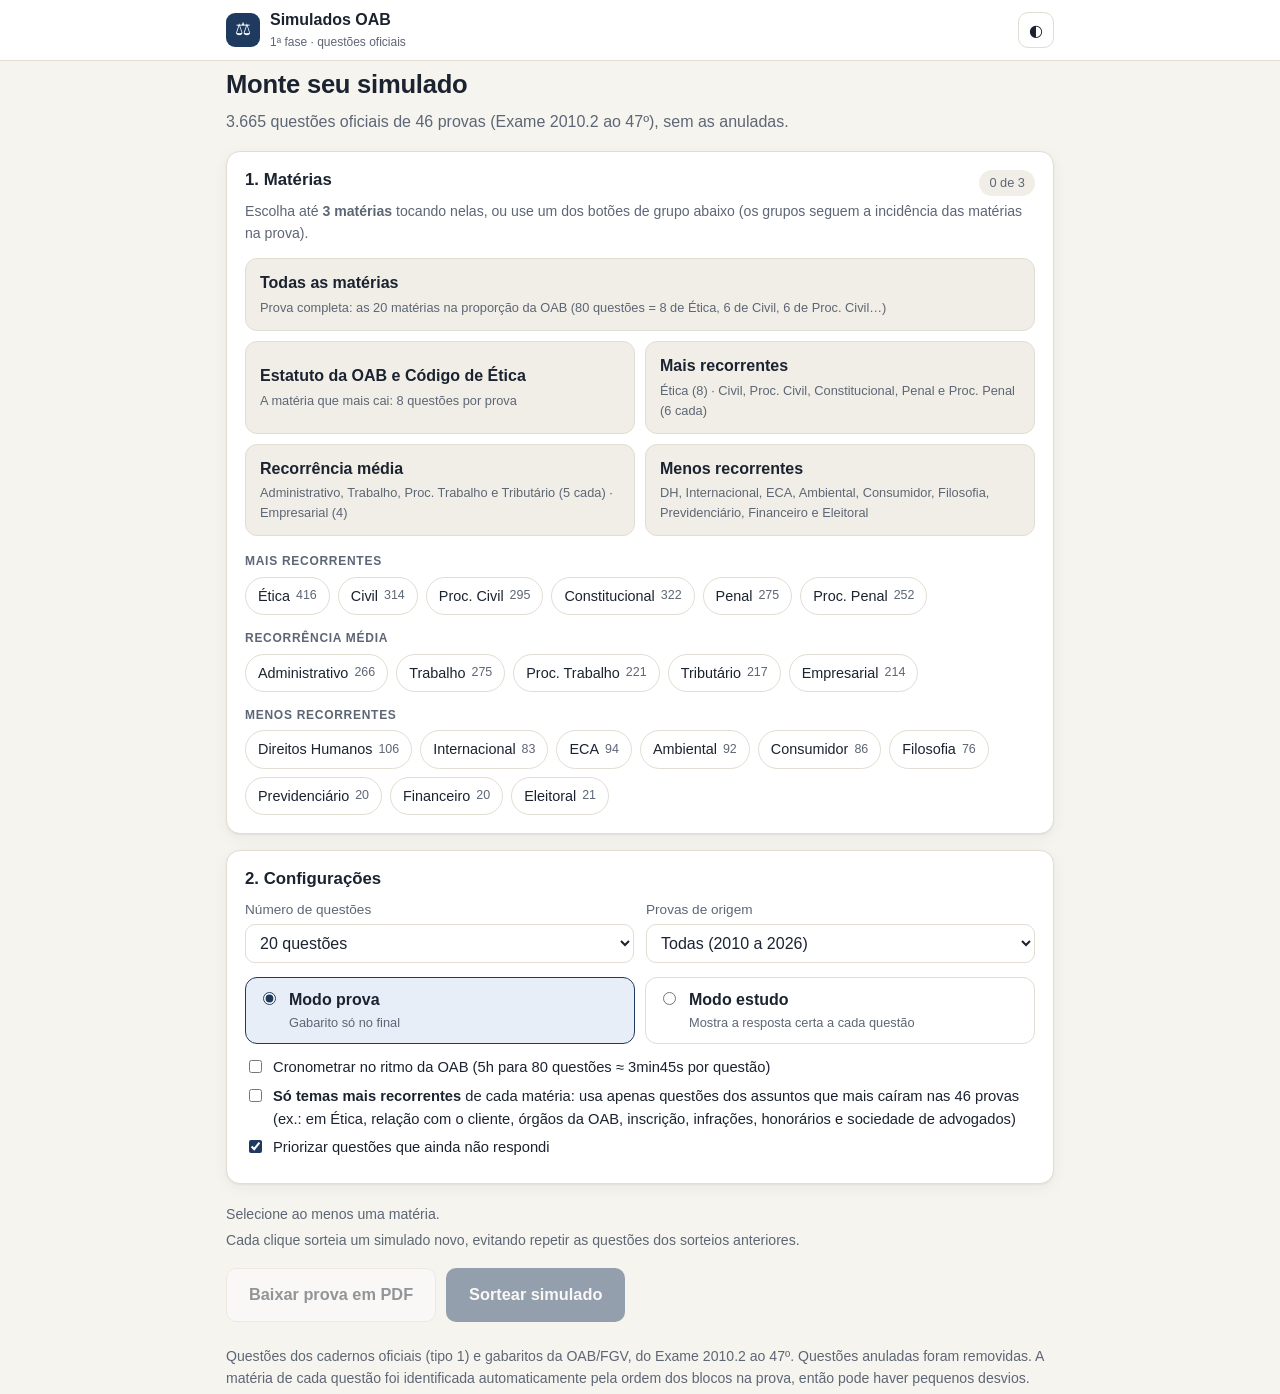
==== index.html @ d58c86a1 "Prova completa, temas mais recorrentes, sorteio sem repetição e PDF - Botão "Todas as matérias" (80 " ====
<!doctype html>
<html lang="pt-BR">
<head>
<meta charset="utf-8">
<meta name="viewport" content="width=device-width, initial-scale=1">
<title>Simulados OAB</title>
<meta name="description" content="Simulador da 1ª fase da OAB com questões oficiais de 46 provas, filtradas por matéria.">
<link rel="icon" href="data:image/svg+xml,%3Csvg xmlns='http://www.w3.org/2000/svg' viewBox='0 0 32 32'%3E%3Crect width='32' height='32' rx='7' fill='%231f3a5f'/%3E%3Cpath d='M16 6v20M9 11h14M9 11l-3 7h6zM23 11l-3 7h6z' stroke='%23f2c14e' stroke-width='2' fill='none' stroke-linejoin='round'/%3E%3C/svg%3E">
<link rel="stylesheet" href="style.css">
</head>
<body>
<header class="top">
  <div class="wrap top-in">
    <button class="brand" id="homeBtn" type="button" aria-label="Voltar ao início">
      <span class="logo" aria-hidden="true">⚖</span>
      <span><strong>Simulados OAB</strong><small id="tagline">1ª fase · questões oficiais</small></span>
    </button>
    <div class="top-actions">
      <span id="timer" class="timer" hidden></span>
      <button id="themeBtn" class="icon-btn" type="button" aria-label="Alternar tema claro/escuro">◐</button>
    </div>
  </div>
</header>

<main class="wrap">
  <!-- CONFIGURAÇÃO -->
  <section id="view-setup" class="view">
    <div id="resume" class="card resume" hidden>
      <div>
        <strong>Você tem um simulado em andamento.</strong>
        <span id="resumeInfo" class="muted"></span>
      </div>
      <div class="row gap">
        <button id="resumeBtn" class="btn primary" type="button">Continuar</button>
        <button id="discardBtn" class="btn ghost" type="button">Descartar</button>
      </div>
    </div>

    <div class="intro">
      <h1>Monte seu simulado</h1>
      <p class="muted" id="introStats">Carregando banco de questões…</p>
    </div>

    <div class="card">
      <div class="card-head">
        <h2>1. Matérias</h2>
        <span class="pill" id="selCount">0 de 3</span>
      </div>
      <p class="muted small">Escolha até <strong>3 matérias</strong> tocando nelas, ou use um dos botões de grupo abaixo (os grupos seguem a incidência das matérias na prova).</p>

      <div class="presets" role="group" aria-label="Grupos de matérias">
        <button class="preset wide" data-preset="todas" type="button">
          <span class="preset-t">Todas as matérias</span>
          <span class="preset-d">Prova completa: as 20 matérias na proporção da OAB (80 questões = 8 de Ética, 6 de Civil, 6 de Proc. Civil…)</span>
        </button>
        <button class="preset" data-preset="etica" type="button">
          <span class="preset-t">Estatuto da OAB e Código de Ética</span>
          <span class="preset-d">A matéria que mais cai: 8 questões por prova</span>
        </button>
        <button class="preset" data-preset="t1" type="button">
          <span class="preset-t">Mais recorrentes</span>
          <span class="preset-d">Ética (8) · Civil, Proc. Civil, Constitucional, Penal e Proc. Penal (6 cada)</span>
        </button>
        <button class="preset" data-preset="t2" type="button">
          <span class="preset-t">Recorrência média</span>
          <span class="preset-d">Administrativo, Trabalho, Proc. Trabalho e Tributário (5 cada) · Empresarial (4)</span>
        </button>
        <button class="preset" data-preset="t3" type="button">
          <span class="preset-t">Menos recorrentes</span>
          <span class="preset-d">DH, Internacional, ECA, Ambiental, Consumidor, Filosofia, Previdenciário, Financeiro e Eleitoral</span>
        </button>
      </div>

      <div id="subjects" class="subjects"></div>
      <p id="limitMsg" class="warn small" hidden>Máximo de 3 matérias na seleção manual. Para mais, use um botão de grupo.</p>
    </div>

    <div class="card">
      <h2>2. Configurações</h2>
      <div class="grid2">
        <label class="field">
          <span>Número de questões</span>
          <select id="qty">
            <option value="10">10 questões</option>
            <option value="20" selected>20 questões</option>
            <option value="40">40 questões</option>
            <option value="80">80 questões (prova completa)</option>
          </select>
        </label>
        <label class="field">
          <span>Provas de origem</span>
          <select id="period">
            <option value="all">Todas (2010 a 2026)</option>
            <option value="23">XXIII Exame em diante (2017+)</option>
            <option value="38">38º Exame em diante (formato atual, 2023+)</option>
          </select>
        </label>
      </div>
      <div class="toggles">
        <label class="toggle"><input type="radio" name="mode" value="exam" checked><span><strong>Modo prova</strong><small>Gabarito só no final</small></span></label>
        <label class="toggle"><input type="radio" name="mode" value="study"><span><strong>Modo estudo</strong><small>Mostra a resposta certa a cada questão</small></span></label>
      </div>
      <label class="check"><input type="checkbox" id="timed"> Cronometrar no ritmo da OAB (5h para 80 questões ≈ 3min45s por questão)</label>
      <label class="check"><input type="checkbox" id="rec"> <span><strong>Só temas mais recorrentes</strong> de cada matéria: usa apenas questões dos assuntos que mais caíram nas 46 provas (ex.: em Ética, relação com o cliente, órgãos da OAB, inscrição, infrações, honorários e sociedade de advogados)</span></label>
      <details id="recBox" class="rec-box" hidden>
        <summary>Ver os temas considerados</summary>
        <div id="recList" class="rec-list"></div>
      </details>
      <label class="check"><input type="checkbox" id="fresh" checked> Priorizar questões que ainda não respondi</label>
    </div>

    <div class="start-bar">
      <div>
        <p id="planInfo" class="muted small">Selecione ao menos uma matéria.</p>
        <p class="muted small">Cada clique sorteia um simulado novo, evitando repetir as questões dos sorteios anteriores.</p>
      </div>
      <div class="start-actions">
        <button id="pdfBtn" class="btn ghost big" type="button" disabled>Baixar prova em PDF</button>
        <button id="startBtn" class="btn primary big" type="button" disabled>Sortear simulado</button>
      </div>
    </div>

    <div id="historyBox" class="card" hidden>
      <div class="card-head">
        <h2>Últimos simulados</h2>
        <button id="clearHist" class="btn ghost small" type="button">Limpar</button>
      </div>
      <ul id="history" class="history"></ul>
    </div>

    <p class="foot muted small">
      Questões dos cadernos oficiais (tipo 1) e gabaritos da OAB/FGV, do Exame 2010.2 ao 47º. Questões anuladas foram removidas.
      A matéria de cada questão foi identificada automaticamente pela ordem dos blocos na prova, então pode haver pequenos desvios.
    </p>
  </section>

  <!-- PROVA -->
  <section id="view-quiz" class="view" hidden>
    <div class="quiz-top">
      <div>
        <div class="progress"><div id="progBar"></div></div>
        <p class="muted small" id="progText"></p>
      </div>
      <button id="gridBtn" class="btn ghost small" type="button" aria-expanded="false">Ver todas</button>
    </div>
    <nav id="grid" class="qgrid" hidden aria-label="Navegação entre questões"></nav>

    <article class="card qcard" id="qcard">
      <div class="qmeta">
        <span class="tag" id="qSubject"></span>
        <span class="muted small" id="qSource"></span>
      </div>
      <div class="qtext" id="qText"></div>
      <div class="alts" id="alts" role="radiogroup" aria-label="Alternativas"></div>
      <div id="feedback" class="feedback" hidden></div>
    </article>

    <div class="quiz-nav">
      <button id="prevBtn" class="btn ghost" type="button">← Anterior</button>
      <button id="flagBtn" class="btn ghost" type="button">☆ Marcar</button>
      <button id="nextBtn" class="btn primary" type="button">Próxima →</button>
    </div>
    <div class="finish-row">
      <button id="finishBtn" class="btn danger-ghost" type="button">Finalizar simulado</button>
    </div>
  </section>

  <!-- RESULTADO -->
  <section id="view-result" class="view" hidden>
    <div class="card score-card">
      <div class="score-ring" id="scoreRing"><span id="scorePct"></span></div>
      <div>
        <h1 id="scoreTitle"></h1>
        <p id="scoreSub" class="muted"></p>
        <p id="scoreNote" class="small"></p>
      </div>
    </div>

    <div class="card">
      <h2>Desempenho por matéria</h2>
      <div id="bySubject" class="bars"></div>
    </div>

    <div class="row gap wrap-row">
      <button id="againBtn" class="btn primary" type="button">Sortear outro simulado</button>
      <button id="retryWrong" class="btn ghost" type="button">Refazer as que errei</button>
      <button id="newBtn" class="btn ghost" type="button">Mudar configuração</button>
    </div>

    <div class="card">
      <div class="card-head">
        <h2>Correção</h2>
        <label class="check inline"><input type="checkbox" id="onlyWrong"> Só erros e em branco</label>
      </div>
      <div id="review" class="review"></div>
    </div>
  </section>
</main>

<div id="toast" class="toast" role="status" aria-live="polite" hidden></div>
<script src="pdf.js"></script>
<script src="app.js"></script>
</body>
</html>
---- style.css ----
:root {
  --bg: #f6f4ef;
  --surface: #ffffff;
  --surface-2: #f1eee7;
  --ink: #1b2330;
  --muted: #5d6675;
  --line: #e2ddd2;
  --brand: #1f3a5f;
  --brand-ink: #ffffff;
  --accent: #b8860b;
  --ok: #1e7a4c;
  --ok-bg: #e5f4ec;
  --bad: #b3261e;
  --bad-bg: #fbe9e7;
  --warn: #8a5a00;
  --sel: #e7eef8;
  --sel-line: #1f3a5f;
  --shadow: 0 1px 2px rgba(20, 30, 45, .06), 0 4px 16px rgba(20, 30, 45, .05);
  --radius: 14px;
  color-scheme: light;
}
@media (prefers-color-scheme: dark) {
  :root:not([data-theme="light"]) {
    --bg: #11151b; --surface: #1a2029; --surface-2: #222a35; --ink: #e8ebf0; --muted: #9aa4b2;
    --line: #2d3643; --brand: #8fb4e8; --brand-ink: #0e1620; --accent: #e0b64a;
    --ok: #5cc98d; --ok-bg: #173226; --bad: #f08a80; --bad-bg: #3a1d1b; --warn: #e6b35c;
    --sel: #1f2d42; --sel-line: #8fb4e8; --shadow: 0 1px 2px rgba(0,0,0,.3); color-scheme: dark;
  }
}
:root[data-theme="dark"] {
  --bg: #11151b; --surface: #1a2029; --surface-2: #222a35; --ink: #e8ebf0; --muted: #9aa4b2;
  --line: #2d3643; --brand: #8fb4e8; --brand-ink: #0e1620; --accent: #e0b64a;
  --ok: #5cc98d; --ok-bg: #173226; --bad: #f08a80; --bad-bg: #3a1d1b; --warn: #e6b35c;
  --sel: #1f2d42; --sel-line: #8fb4e8; --shadow: 0 1px 2px rgba(0,0,0,.3); color-scheme: dark;
}

* { box-sizing: border-box; }
html { -webkit-text-size-adjust: 100%; }
body {
  margin: 0; background: var(--bg); color: var(--ink);
  font: 16px/1.55 -apple-system, BlinkMacSystemFont, "Segoe UI", Roboto, "Helvetica Neue", Arial, sans-serif;
}
[hidden] { display: none !important; }
h1, h2 { line-height: 1.2; margin: 0 0 .4em; }
h1 { font-size: 1.6rem; letter-spacing: -.01em; }
h2 { font-size: 1.05rem; }
p { margin: .3em 0; }
.wrap { max-width: 860px; margin: 0 auto; padding: 0 16px; }
.muted { color: var(--muted); }
.small { font-size: .88rem; }
.row { display: flex; align-items: center; }
.gap { gap: 10px; }
.wrap-row { flex-wrap: wrap; margin: 4px 0 16px; }

/* header */
.top { background: var(--surface); border-bottom: 1px solid var(--line); position: sticky; top: 0; z-index: 10; }
.top-in { display: flex; justify-content: space-between; align-items: center; height: 60px; }
.brand { display: flex; gap: 10px; align-items: center; background: none; border: 0; color: inherit; cursor: pointer; padding: 0; text-align: left; font: inherit; }
.brand small { display: block; color: var(--muted); font-size: .75rem; }
.logo { width: 34px; height: 34px; border-radius: 9px; background: var(--brand); color: var(--brand-ink); display: grid; place-items: center; font-size: 18px; }
.top-actions { display: flex; align-items: center; gap: 10px; }
.timer { font-variant-numeric: tabular-nums; font-weight: 600; background: var(--surface-2); padding: 4px 10px; border-radius: 999px; font-size: .9rem; }
.timer.low { color: var(--bad); }
.icon-btn { width: 36px; height: 36px; border-radius: 10px; border: 1px solid var(--line); background: var(--surface); color: var(--ink); cursor: pointer; font-size: 16px; }

main { padding-top: 20px; padding-bottom: 60px; }
.intro { margin: 8px 0 16px; }

/* cards */
.card { background: var(--surface); border: 1px solid var(--line); border-radius: var(--radius); padding: 18px; margin-bottom: 16px; box-shadow: var(--shadow); }
.card-head { display: flex; justify-content: space-between; align-items: center; gap: 10px; }
.pill { font-size: .8rem; background: var(--surface-2); padding: 3px 10px; border-radius: 999px; color: var(--muted); white-space: nowrap; }
.pill.group { background: var(--sel); color: var(--brand); font-weight: 600; }
.resume { display: flex; justify-content: space-between; align-items: center; gap: 12px; flex-wrap: wrap; border-color: var(--accent); }
.resume .muted { display: block; font-size: .88rem; }

/* presets */
.presets { display: grid; grid-template-columns: repeat(2, minmax(0, 1fr)); gap: 10px; margin: 14px 0 16px; }
.preset { text-align: left; border: 1px solid var(--line); background: var(--surface-2); color: var(--ink); border-radius: 12px; padding: 12px 14px; cursor: pointer; font: inherit; transition: border-color .15s, background .15s; }
.preset:hover { border-color: var(--sel-line); }
.preset.on { background: var(--sel); border-color: var(--sel-line); box-shadow: inset 0 0 0 1px var(--sel-line); }
.preset-t { display: block; font-weight: 650; }
.preset-d { display: block; font-size: .8rem; color: var(--muted); margin-top: 2px; }

/* subject chips */
.subjects { display: grid; gap: 14px; }
.tier-h { font-size: .75rem; text-transform: uppercase; letter-spacing: .06em; color: var(--muted); margin: 0 0 6px; font-weight: 600; }
.chips { display: flex; flex-wrap: wrap; gap: 8px; }
.chip { border: 1px solid var(--line); background: var(--surface); color: var(--ink); border-radius: 999px; padding: 7px 12px; cursor: pointer; font: inherit; font-size: .9rem; display: inline-flex; gap: 6px; align-items: center; }
.chip:hover { border-color: var(--sel-line); }
.chip .n { color: var(--muted); font-size: .78rem; }
.chip[aria-pressed="true"] { background: var(--brand); border-color: var(--brand); color: var(--brand-ink); }
.chip[aria-pressed="true"] .n { color: inherit; opacity: .8; }
.warn { color: var(--warn); margin-top: 10px; }

/* fields */
.grid2 { display: grid; grid-template-columns: 1fr 1fr; gap: 12px; margin: 10px 0 14px; }
.field span { display: block; font-size: .85rem; color: var(--muted); margin-bottom: 4px; }
select { width: 100%; font: inherit; padding: 9px 10px; border-radius: 10px; border: 1px solid var(--line); background: var(--surface); color: var(--ink); }
.toggles { display: grid; grid-template-columns: 1fr 1fr; gap: 10px; margin-bottom: 12px; }
.toggle { display: flex; gap: 10px; align-items: flex-start; border: 1px solid var(--line); border-radius: 12px; padding: 10px 12px; cursor: pointer; }
.toggle:has(input:checked) { border-color: var(--sel-line); background: var(--sel); }
.toggle input { margin-top: 4px; accent-color: var(--brand); }
.toggle small { display: block; color: var(--muted); font-size: .8rem; }
.check { display: flex; gap: 8px; align-items: flex-start; font-size: .92rem; margin: 6px 0; cursor: pointer; }
.check input { margin-top: 4px; accent-color: var(--brand); }
.check.inline { margin: 0; font-size: .85rem; }

/* buttons */
.btn { font: inherit; font-weight: 600; border-radius: 10px; padding: 10px 16px; cursor: pointer; border: 1px solid transparent; }
.btn.small { padding: 6px 10px; font-size: .85rem; }
.btn.big { padding: 13px 22px; font-size: 1.02rem; }
.btn.primary { background: var(--brand); color: var(--brand-ink); }
.btn.primary:disabled { opacity: .45; cursor: not-allowed; }
.btn.ghost { background: var(--surface); color: var(--ink); border-color: var(--line); }
.btn.ghost:hover { border-color: var(--sel-line); }
.btn.danger-ghost { background: none; color: var(--bad); border-color: transparent; text-decoration: underline; text-underline-offset: 3px; }
.start-bar { display: flex; justify-content: space-between; align-items: center; gap: 12px; flex-wrap: wrap; margin: 4px 0 24px; }

.history { list-style: none; margin: 8px 0 0; padding: 0; }
.history li { display: flex; justify-content: space-between; gap: 12px; padding: 8px 0; border-top: 1px solid var(--line); font-size: .9rem; }
.history li:first-child { border-top: 0; }
.history .sc { font-weight: 700; font-variant-numeric: tabular-nums; }
.foot { margin-top: 24px; }

/* quiz */
.quiz-top { display: flex; gap: 12px; align-items: center; justify-content: space-between; margin-bottom: 10px; }
.quiz-top > div { flex: 1; }
.progress { height: 6px; background: var(--surface-2); border-radius: 999px; overflow: hidden; }
#progBar { height: 100%; width: 0; background: var(--brand); transition: width .2s; }
.qgrid { display: grid; grid-template-columns: repeat(auto-fill, minmax(38px, 1fr)); gap: 6px; margin-bottom: 12px; }
.qgrid button { font: inherit; font-size: .8rem; height: 34px; border-radius: 8px; border: 1px solid var(--line); background: var(--surface); color: var(--ink); cursor: pointer; position: relative; }
.qgrid button.ans { background: var(--sel); border-color: var(--sel-line); }
.qgrid button.cur { outline: 2px solid var(--accent); outline-offset: 1px; }
.qgrid button.flag::after { content: ""; position: absolute; top: 3px; right: 3px; width: 6px; height: 6px; border-radius: 50%; background: var(--accent); }
.qgrid button.right { background: var(--ok-bg); border-color: var(--ok); }
.qgrid button.wrong { background: var(--bad-bg); border-color: var(--bad); }
.qmeta { display: flex; flex-wrap: wrap; gap: 8px 12px; align-items: center; margin-bottom: 10px; }
.tag { background: var(--sel); color: var(--brand); font-weight: 650; font-size: .8rem; padding: 3px 10px; border-radius: 999px; }
.qtext { white-space: pre-line; font-size: 1.02rem; margin-bottom: 14px; }
.alts { display: grid; gap: 8px; }
.alt { display: flex; gap: 12px; text-align: left; font: inherit; color: var(--ink); background: var(--surface); border: 1px solid var(--line); border-radius: 12px; padding: 11px 13px; cursor: pointer; line-height: 1.45; }
.alt:hover:not(:disabled) { border-color: var(--sel-line); }
.alt .l { flex: 0 0 26px; height: 26px; border-radius: 50%; display: grid; place-items: center; font-weight: 700; font-size: .85rem; background: var(--surface-2); }
.alt.chosen { border-color: var(--sel-line); background: var(--sel); box-shadow: inset 0 0 0 1px var(--sel-line); }
.alt.chosen .l { background: var(--brand); color: var(--brand-ink); }
.alt.right { border-color: var(--ok); background: var(--ok-bg); box-shadow: inset 0 0 0 1px var(--ok); }
.alt.right .l { background: var(--ok); color: #fff; }
.alt.wrong { border-color: var(--bad); background: var(--bad-bg); box-shadow: inset 0 0 0 1px var(--bad); }
.alt.wrong .l { background: var(--bad); color: #fff; }
.alt:disabled { cursor: default; }
.feedback { margin-top: 12px; padding: 10px 12px; border-radius: 10px; font-weight: 600; }
.feedback.ok { background: var(--ok-bg); color: var(--ok); }
.feedback.bad { background: var(--bad-bg); color: var(--bad); }
.quiz-nav { display: grid; grid-template-columns: 1fr auto 1fr; gap: 10px; }
.quiz-nav #nextBtn { justify-self: end; }
.quiz-nav #prevBtn { justify-self: start; }
.finish-row { text-align: center; margin-top: 14px; }

/* result */
.score-card { display: flex; gap: 20px; align-items: center; }
.score-ring { --p: 0; flex: 0 0 104px; height: 104px; border-radius: 50%; display: grid; place-items: center;
  background: conic-gradient(var(--ring, var(--brand)) calc(var(--p) * 1%), var(--surface-2) 0); }
.score-ring span { width: 80px; height: 80px; border-radius: 50%; background: var(--surface); display: grid; place-items: center; font-weight: 800; font-size: 1.35rem; font-variant-numeric: tabular-nums; }
.bars { display: grid; gap: 10px; margin-top: 8px; }
.bar-row { display: grid; grid-template-columns: minmax(120px, 210px) 1fr auto; gap: 10px; align-items: center; font-size: .9rem; }
.bar { height: 10px; border-radius: 999px; background: var(--surface-2); overflow: hidden; }
.bar > i { display: block; height: 100%; background: var(--brand); border-radius: 999px; }
.bar-row .v { font-variant-numeric: tabular-nums; color: var(--muted); min-width: 64px; text-align: right; }
.review { display: grid; gap: 12px; margin-top: 10px; }
.rv { border: 1px solid var(--line); border-radius: 12px; padding: 12px 14px; }
.rv summary { cursor: pointer; display: flex; gap: 10px; align-items: baseline; list-style: none; }
.rv summary::-webkit-details-marker { display: none; }
.rv .st { flex: 0 0 auto; font-weight: 700; font-size: .8rem; padding: 2px 8px; border-radius: 999px; }
.rv .st.ok { background: var(--ok-bg); color: var(--ok); }
.rv .st.bad { background: var(--bad-bg); color: var(--bad); }
.rv .st.blank { background: var(--surface-2); color: var(--muted); }
.rv .sum { overflow: hidden; text-overflow: ellipsis; display: -webkit-box; -webkit-line-clamp: 2; -webkit-box-orient: vertical; }
.rv .body { margin-top: 10px; }
.rv .body .alts { margin-top: 8px; }

.toast { position: fixed; left: 50%; bottom: 20px; transform: translateX(-50%); background: var(--ink); color: var(--bg); padding: 10px 16px; border-radius: 10px; font-size: .9rem; max-width: calc(100% - 32px); z-index: 20; }

@media (max-width: 640px) {
  h1 { font-size: 1.35rem; }
  .presets, .grid2, .toggles { grid-template-columns: 1fr; }
  .card { padding: 14px; }
  .score-card { flex-direction: column; text-align: center; }
  .bar-row { grid-template-columns: 1fr auto; }
  .bar-row .bar { grid-column: 1 / -1; grid-row: 2; }
  .quiz-nav { grid-template-columns: 1fr 1fr; }
  .quiz-nav #flagBtn { grid-column: 1 / -1; grid-row: 2; }
  .start-bar .btn { width: 100%; }
  .brand small { display: none; }
}

/* v2: prova completa, temas recorrentes, PDF */
.preset.wide { grid-column: 1 / -1; }
.rec-box { margin: 2px 0 8px 26px; font-size: .85rem; }
.rec-box summary { cursor: pointer; color: var(--brand); font-weight: 600; }
.rec-list { margin-top: 8px; display: grid; gap: 6px; }
.rec-list p { margin: 0; color: var(--muted); }
.rec-list strong { color: var(--ink); }
.start-actions { display: flex; gap: 10px; flex-wrap: wrap; }
.btn.ghost.big:disabled { opacity: .45; cursor: not-allowed; }
.qmeta .topic { font-size: .8rem; color: var(--muted); }
@media (max-width: 640px) {
  .start-actions { width: 100%; flex-direction: column-reverse; }
  .start-actions .btn { width: 100%; }
  .rec-box { margin-left: 0; }
}
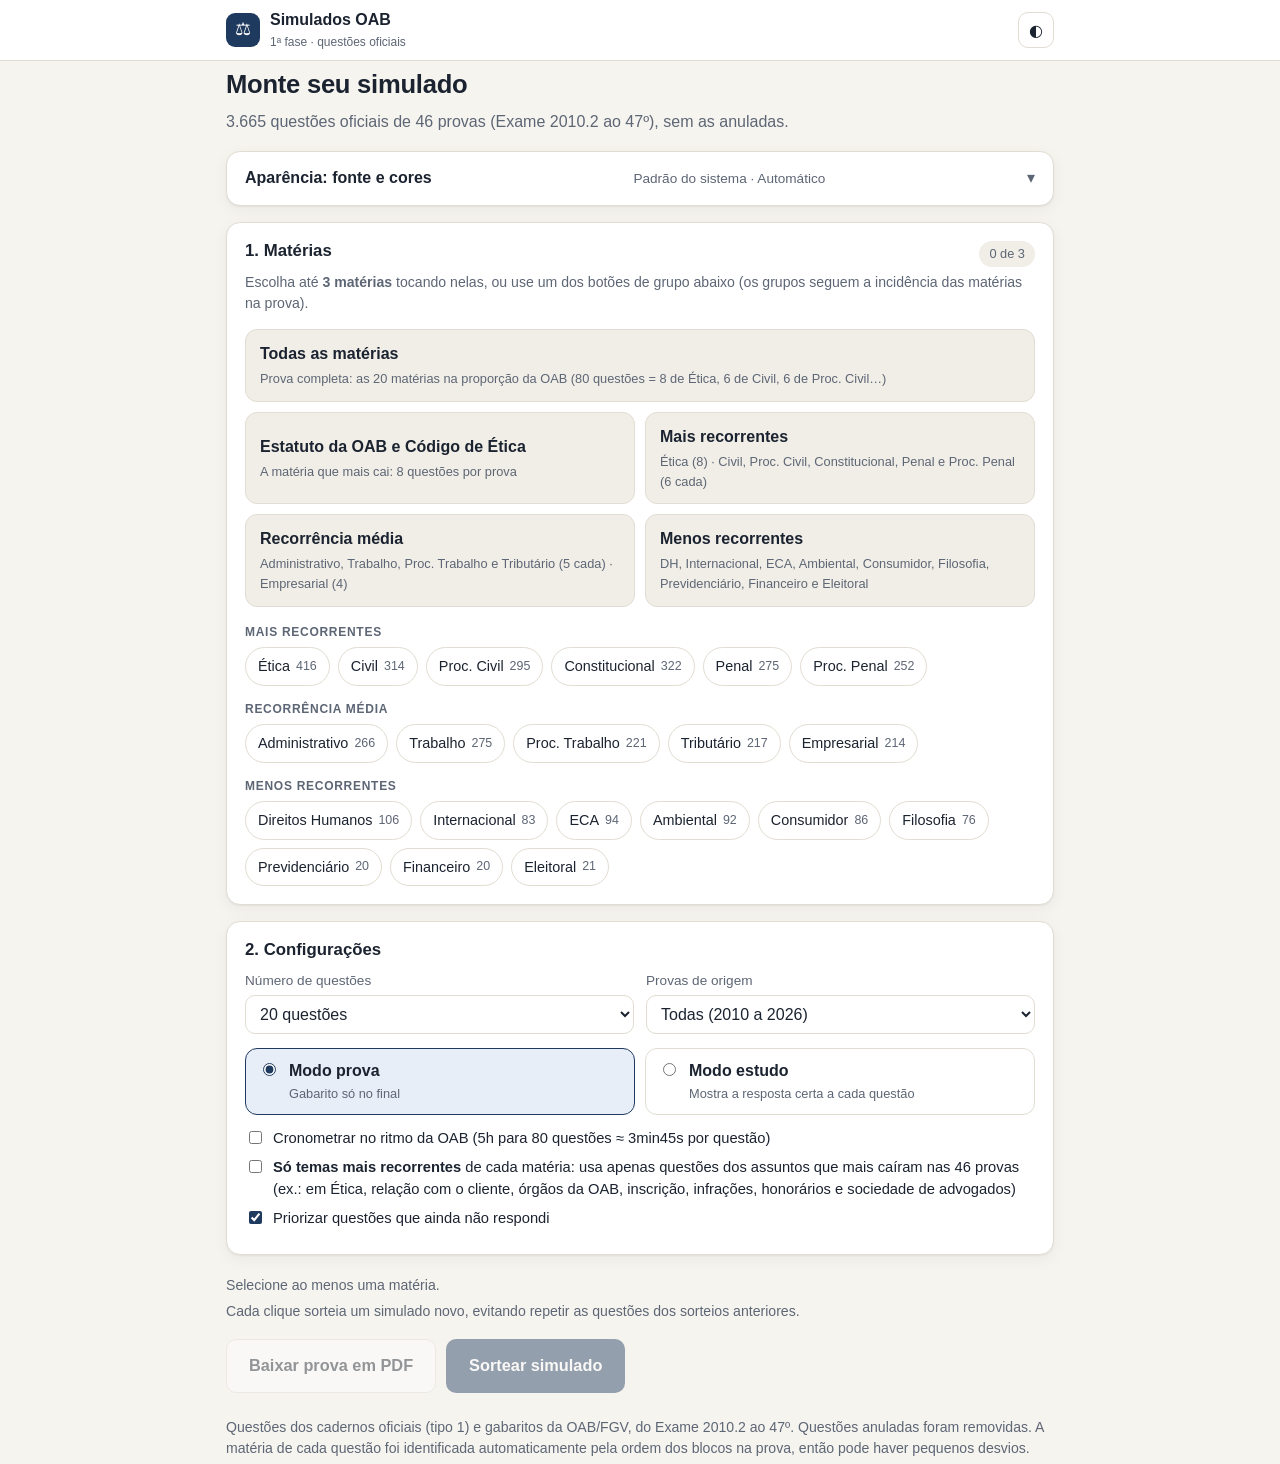
==== commit 2e3c78d0: "Aparência: escolha de fonte e cores; limpa rodapés nas questões - Painel "Aparência" na tela inicial" ====
--- a/index.html
+++ b/index.html
@@ -6,6 +6,15 @@
 <title>Simulados OAB</title>
 <meta name="description" content="Simulador da 1ª fase da OAB com questões oficiais de 46 provas, filtradas por matéria.">
 <link rel="icon" href="data:image/svg+xml,%3Csvg xmlns='http://www.w3.org/2000/svg' viewBox='0 0 32 32'%3E%3Crect width='32' height='32' rx='7' fill='%231f3a5f'/%3E%3Cpath d='M16 6v20M9 11h14M9 11l-3 7h6zM23 11l-3 7h6z' stroke='%23f2c14e' stroke-width='2' fill='none' stroke-linejoin='round'/%3E%3C/svg%3E">
+<script>
+  // aplica fonte e cores salvas antes de desenhar a página
+  try {
+    var t = JSON.parse(localStorage.getItem("oab.theme") || "null");
+    var f = JSON.parse(localStorage.getItem("oab.font") || "null");
+    if (t && t !== "auto") document.documentElement.dataset.theme = t;
+    if (f && f !== "sistema") document.documentElement.dataset.font = f;
+  } catch (e) {}
+</script>
 <link rel="stylesheet" href="style.css">
 </head>
 <body>
@@ -40,6 +49,21 @@
       <h1>Monte seu simulado</h1>
       <p class="muted" id="introStats">Carregando banco de questões…</p>
     </div>
+
+    <details class="card appearance" id="appearance">
+      <summary><strong>Aparência: fonte e cores</strong> <span class="ap-cur" id="apCur"></span></summary>
+      <div class="ap-body">
+        <div>
+          <p class="ap-h">Fonte</p>
+          <div class="ap-fonts" id="apFonts" role="radiogroup" aria-label="Fonte"></div>
+        </div>
+        <div>
+          <p class="ap-h">Cor de fundo e do texto</p>
+          <div class="ap-colors" id="apColors" role="radiogroup" aria-label="Cores"></div>
+        </div>
+        <p class="muted small">A escolha fica salva neste navegador. O PDF usa sempre uma fonte padrão, em preto sobre branco.</p>
+      </div>
+    </details>
 
     <div class="card">
       <div class="card-head">
--- a/style.css
+++ b/style.css
@@ -1,3 +1,27 @@
+/* ---------- fontes embarcadas (licenças em fonts/) ---------- */
+@font-face { font-family: "iA Writer Duo S"; src: url("fonts/iAWriterDuoS-Regular.woff2") format("woff2"), url("fonts/iAWriterDuoS-Regular.woff") format("woff"); font-weight: 400; font-style: normal; font-display: swap; }
+@font-face { font-family: "iA Writer Duo S"; src: url("fonts/iAWriterDuoS-Bold.woff2") format("woff2"), url("fonts/iAWriterDuoS-Bold.woff") format("woff"); font-weight: 700; font-style: normal; font-display: swap; }
+@font-face { font-family: "iA Writer Duo S"; src: url("fonts/iAWriterDuoS-Italic.woff2") format("woff2"), url("fonts/iAWriterDuoS-Italic.woff") format("woff"); font-weight: 400; font-style: italic; font-display: swap; }
+@font-face { font-family: "iA Writer Duo S"; src: url("fonts/iAWriterDuoS-BoldItalic.woff2") format("woff2"), url("fonts/iAWriterDuoS-BoldItalic.woff") format("woff"); font-weight: 700; font-style: italic; font-display: swap; }
+@font-face { font-family: "Atkinson Hyperlegible"; src: url("fonts/AtkinsonHyperlegible-Regular.woff2") format("woff2"), url("fonts/AtkinsonHyperlegible-Regular.woff") format("woff"); font-weight: 400; font-display: swap; }
+@font-face { font-family: "Atkinson Hyperlegible"; src: url("fonts/AtkinsonHyperlegible-Bold.woff2") format("woff2"), url("fonts/AtkinsonHyperlegible-Bold.woff") format("woff"); font-weight: 700; font-display: swap; }
+@font-face { font-family: "Lexend"; src: url("fonts/Lexend-wght.ttf") format("truetype"); font-weight: 100 900; font-display: swap; }
+@font-face { font-family: "Literata"; src: url("fonts/Literata-Regular.woff2") format("woff2"), url("fonts/Literata-Regular.woff") format("woff"); font-weight: 400; font-display: swap; }
+@font-face { font-family: "Literata"; src: url("fonts/Literata-Bold.woff2") format("woff2"), url("fonts/Literata-Bold.woff") format("woff"); font-weight: 700; font-display: swap; }
+@font-face { font-family: "Lora"; src: url("fonts/Lora-wght.ttf") format("truetype"); font-weight: 400 700; font-display: swap; }
+
+:root {
+  --font-system: -apple-system, BlinkMacSystemFont, "Segoe UI", Roboto, "Helvetica Neue", Arial, sans-serif;
+  --font: var(--font-system);
+  --fs: 16px;
+}
+:root[data-font="iawriter"] { --font: "iA Writer Duo S", ui-monospace, Menlo, monospace; --fs: 15px; }
+:root[data-font="atkinson"] { --font: "Atkinson Hyperlegible", var(--font-system); --fs: 16.5px; }
+:root[data-font="lexend"] { --font: "Lexend", var(--font-system); --fs: 15.5px; }
+:root[data-font="literata"] { --font: "Literata", Georgia, "Times New Roman", serif; --fs: 16.5px; }
+:root[data-font="lora"] { --font: "Lora", Georgia, "Times New Roman", serif; --fs: 16.5px; }
+
+/* ---------- cores (fundo + texto) ---------- */
 :root {
   --bg: #f6f4ef;
   --surface: #ffffff;
@@ -19,8 +43,9 @@
   --radius: 14px;
   color-scheme: light;
 }
+/* "Automático": segue o claro/escuro do sistema */
 @media (prefers-color-scheme: dark) {
-  :root:not([data-theme="light"]) {
+  :root:not([data-theme]), :root[data-theme="auto"] {
     --bg: #11151b; --surface: #1a2029; --surface-2: #222a35; --ink: #e8ebf0; --muted: #9aa4b2;
     --line: #2d3643; --brand: #8fb4e8; --brand-ink: #0e1620; --accent: #e0b64a;
     --ok: #5cc98d; --ok-bg: #173226; --bad: #f08a80; --bad-bg: #3a1d1b; --warn: #e6b35c;
@@ -33,12 +58,42 @@
   --ok: #5cc98d; --ok-bg: #173226; --bad: #f08a80; --bad-bg: #3a1d1b; --warn: #e6b35c;
   --sel: #1f2d42; --sel-line: #8fb4e8; --shadow: 0 1px 2px rgba(0,0,0,.3); color-scheme: dark;
 }
+:root[data-theme="sepia"] {
+  --bg: #f3ead7; --surface: #fbf5e8; --surface-2: #efe3cb; --ink: #3d2f1f; --muted: #6f5b44;
+  --line: #e0d1b3; --brand: #7a4a1c; --brand-ink: #fffaf0; --accent: #a8741a;
+  --ok: #3d6b2a; --ok-bg: #e6ecd2; --bad: #a23a22; --bad-bg: #f6dfd2; --warn: #8a5a00;
+  --sel: #f0e1c4; --sel-line: #7a4a1c; --shadow: 0 1px 2px rgba(80, 55, 20, .08); color-scheme: light;
+}
+:root[data-theme="papel"] {
+  --bg: #ffffff; --surface: #ffffff; --surface-2: #f3f3f3; --ink: #111111; --muted: #555555;
+  --line: #dddddd; --brand: #111111; --brand-ink: #ffffff; --accent: #9a6b00;
+  --ok: #1a7a3e; --ok-bg: #e3f3e8; --bad: #b3261e; --bad-bg: #fbe6e4; --warn: #7a5000;
+  --sel: #ececec; --sel-line: #111111; --shadow: none; color-scheme: light;
+}
+:root[data-theme="verde"] {
+  --bg: #e7efe2; --surface: #f4f8f1; --surface-2: #dde8d6; --ink: #1d2b1a; --muted: #4f5f4a;
+  --line: #cddbc4; --brand: #2f5d34; --brand-ink: #ffffff; --accent: #8a6d12;
+  --ok: #23703e; --ok-bg: #d8ecd9; --bad: #a8321f; --bad-bg: #f4dcd5; --warn: #7a5300;
+  --sel: #d6e6d0; --sel-line: #2f5d34; --shadow: 0 1px 2px rgba(30, 50, 25, .08); color-scheme: light;
+}
+:root[data-theme="noite"] {
+  --bg: #0e1726; --surface: #15213a; --surface-2: #1c2b47; --ink: #dbe5f3; --muted: #93a3bb;
+  --line: #2a3a58; --brand: #7fb0ff; --brand-ink: #0b1424; --accent: #f2c14e;
+  --ok: #6fd39a; --ok-bg: #12321f; --bad: #ff8f84; --bad-bg: #3d1c1a; --warn: #f0b65a;
+  --sel: #1d3150; --sel-line: #7fb0ff; --shadow: 0 1px 2px rgba(0,0,0,.35); color-scheme: dark;
+}
+:root[data-theme="contraste"] {
+  --bg: #000000; --surface: #000000; --surface-2: #1a1a1a; --ink: #ffffff; --muted: #e6e6e6;
+  --line: #ffffff; --brand: #ffd400; --brand-ink: #000000; --accent: #ffd400;
+  --ok: #4dff88; --ok-bg: #003316; --bad: #ff6b6b; --bad-bg: #3a0000; --warn: #ffd400;
+  --sel: #262600; --sel-line: #ffd400; --shadow: none; color-scheme: dark;
+}
 
 * { box-sizing: border-box; }
 html { -webkit-text-size-adjust: 100%; }
 body {
   margin: 0; background: var(--bg); color: var(--ink);
-  font: 16px/1.55 -apple-system, BlinkMacSystemFont, "Segoe UI", Roboto, "Helvetica Neue", Arial, sans-serif;
+  font: var(--fs)/1.55 var(--font);
 }
 [hidden] { display: none !important; }
 h1, h2 { line-height: 1.2; margin: 0 0 .4em; }
@@ -209,3 +264,26 @@
   .start-actions .btn { width: 100%; }
   .rec-box { margin-left: 0; }
 }
+
+/* v3: aparência (fonte e cores) */
+.appearance { padding: 0; }
+.appearance > summary { list-style: none; cursor: pointer; padding: 14px 18px; display: flex; align-items: center; justify-content: space-between; gap: 12px; }
+.appearance > summary::-webkit-details-marker { display: none; }
+.appearance > summary::after { content: "▾"; color: var(--muted); transition: transform .15s; }
+.appearance[open] > summary::after { transform: rotate(180deg); }
+.appearance .ap-cur { color: var(--muted); font-size: .85rem; font-weight: 400; }
+.appearance .ap-body { padding: 0 18px 18px; display: grid; gap: 16px; }
+.ap-h { font-size: .8rem; text-transform: uppercase; letter-spacing: .06em; color: var(--muted); font-weight: 600; margin: 0 0 8px; }
+.ap-fonts { display: grid; grid-template-columns: repeat(3, minmax(0, 1fr)); gap: 8px; }
+.ap-font { font: inherit; text-align: left; border: 1px solid var(--line); background: var(--surface); color: var(--ink); border-radius: 12px; padding: 10px 12px; cursor: pointer; }
+.ap-font .aa { display: block; font-size: 1.35rem; line-height: 1.2; }
+.ap-font .nm { display: block; font-size: .8rem; color: var(--muted); margin-top: 2px; }
+.ap-font[aria-checked="true"], .ap-color[aria-checked="true"] { border-color: var(--sel-line); box-shadow: inset 0 0 0 2px var(--sel-line); }
+.ap-colors { display: grid; grid-template-columns: repeat(4, minmax(0, 1fr)); gap: 8px; }
+.ap-color { font: inherit; border: 1px solid var(--line); border-radius: 12px; padding: 0; cursor: pointer; overflow: hidden; background: none; color: var(--ink); text-align: left; }
+.ap-color .sw { display: flex; align-items: center; justify-content: center; height: 46px; font-weight: 700; font-size: 1.1rem; border-bottom: 1px solid var(--line); }
+.ap-color .nm { display: block; padding: 6px 10px; font-size: .8rem; }
+@media (max-width: 640px) {
+  .ap-fonts { grid-template-columns: repeat(2, minmax(0, 1fr)); }
+  .ap-colors { grid-template-columns: repeat(2, minmax(0, 1fr)); }
+}
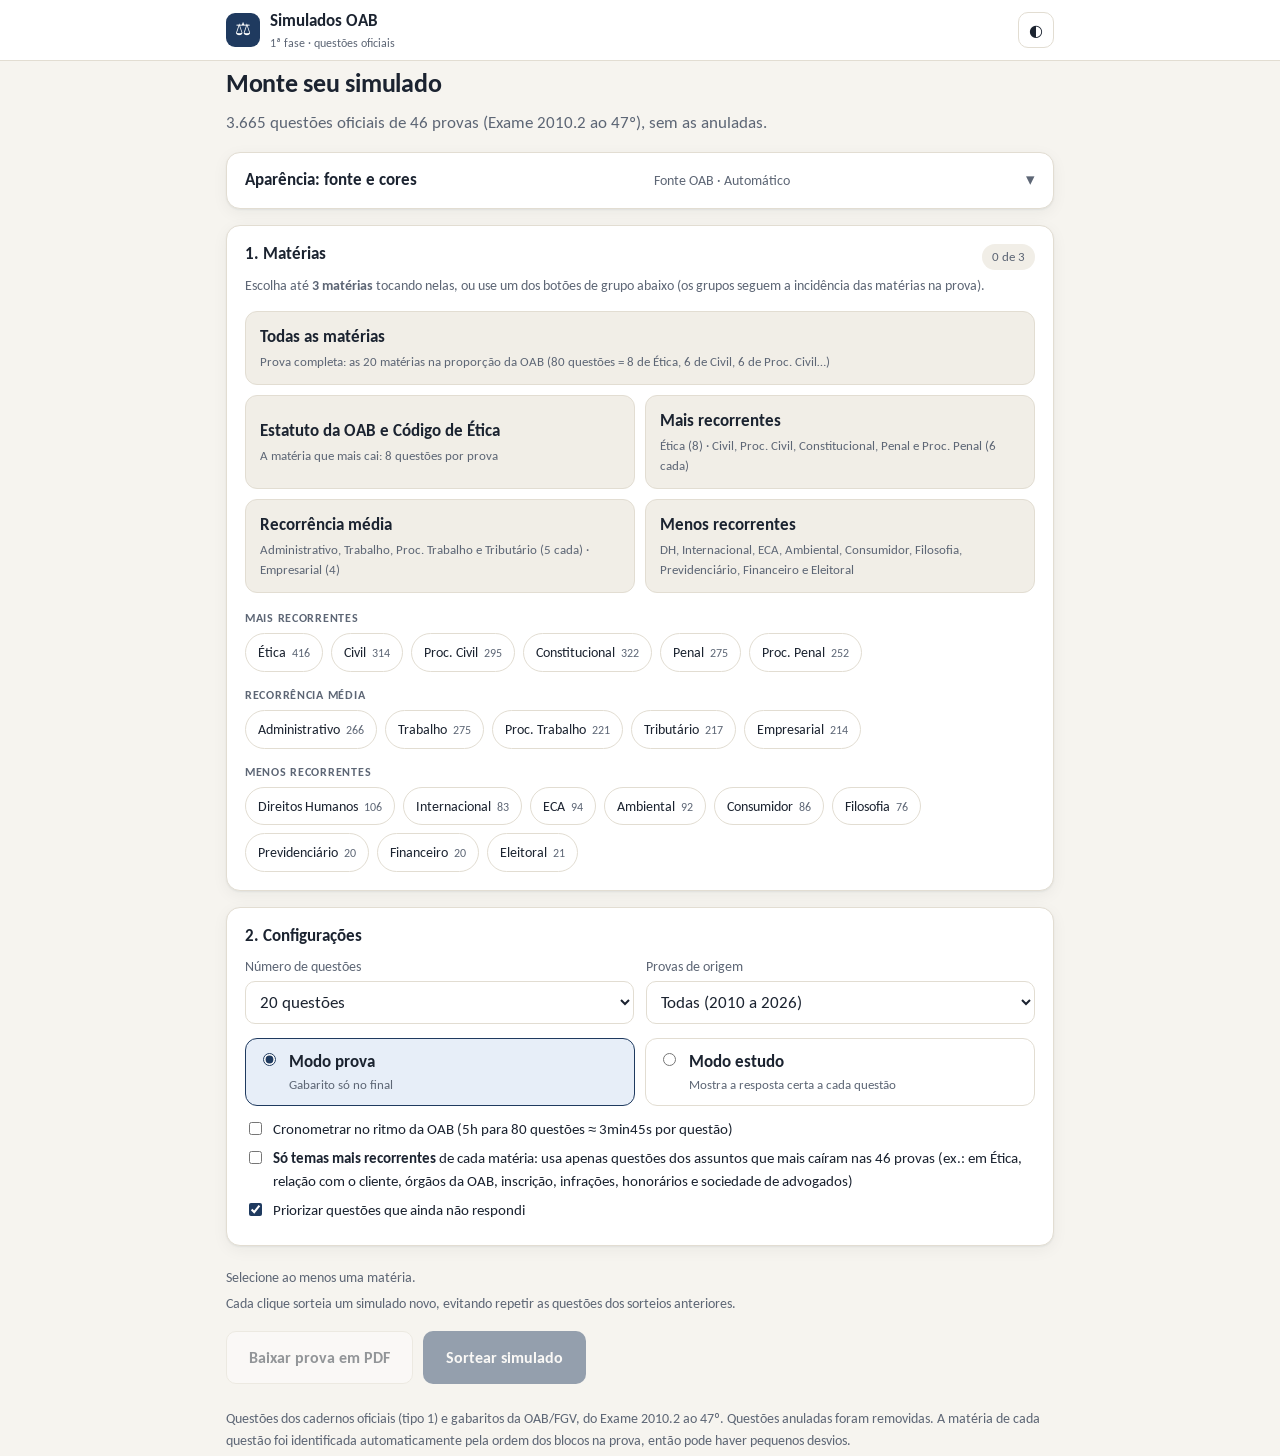
==== commit 0c0980b7: "Fonte OAB no lugar da fonte do sistema, como padrão - A "Fonte OAB" usa a Calibri (fonte dos caderno" ====
--- a/index.html
+++ b/index.html
@@ -12,7 +12,7 @@
     var t = JSON.parse(localStorage.getItem("oab.theme") || "null");
     var f = JSON.parse(localStorage.getItem("oab.font") || "null");
     if (t && t !== "auto") document.documentElement.dataset.theme = t;
-    if (f && f !== "sistema") document.documentElement.dataset.font = f;
+    if (f && f !== "oab" && f !== "sistema") document.documentElement.dataset.font = f; // "sistema" saiu: cai na Fonte OAB
   } catch (e) {}
 </script>
 <link rel="stylesheet" href="style.css">
--- a/style.css
+++ b/style.css
@@ -1,4 +1,10 @@
 /* ---------- fontes embarcadas (licenças em fonts/) ---------- */
+/* Fonte OAB: a Calibri dos cadernos de prova quando o aparelho a tem; senão, a Carlito
+   (mesmas medidas da Calibri), embarcada como subconjunto latino com o nome "Fonte OAB". */
+@font-face { font-family: "Fonte OAB"; src: local("Calibri"), url("fonts/FonteOAB-Regular.woff2") format("woff2"), url("fonts/FonteOAB-Regular.woff") format("woff"); font-weight: 400; font-style: normal; font-display: swap; }
+@font-face { font-family: "Fonte OAB"; src: local("Calibri Bold"), local("Calibri-Bold"), url("fonts/FonteOAB-Bold.woff2") format("woff2"), url("fonts/FonteOAB-Bold.woff") format("woff"); font-weight: 700; font-style: normal; font-display: swap; }
+@font-face { font-family: "Fonte OAB"; src: local("Calibri Italic"), local("Calibri-Italic"), url("fonts/FonteOAB-Italic.woff2") format("woff2"), url("fonts/FonteOAB-Italic.woff") format("woff"); font-weight: 400; font-style: italic; font-display: swap; }
+@font-face { font-family: "Fonte OAB"; src: local("Calibri Bold Italic"), local("Calibri-BoldItalic"), url("fonts/FonteOAB-BoldItalic.woff2") format("woff2"), url("fonts/FonteOAB-BoldItalic.woff") format("woff"); font-weight: 700; font-style: italic; font-display: swap; }
 @font-face { font-family: "iA Writer Duo S"; src: url("fonts/iAWriterDuoS-Regular.woff2") format("woff2"), url("fonts/iAWriterDuoS-Regular.woff") format("woff"); font-weight: 400; font-style: normal; font-display: swap; }
 @font-face { font-family: "iA Writer Duo S"; src: url("fonts/iAWriterDuoS-Bold.woff2") format("woff2"), url("fonts/iAWriterDuoS-Bold.woff") format("woff"); font-weight: 700; font-style: normal; font-display: swap; }
 @font-face { font-family: "iA Writer Duo S"; src: url("fonts/iAWriterDuoS-Italic.woff2") format("woff2"), url("fonts/iAWriterDuoS-Italic.woff") format("woff"); font-weight: 400; font-style: italic; font-display: swap; }
@@ -12,8 +18,8 @@
 
 :root {
   --font-system: -apple-system, BlinkMacSystemFont, "Segoe UI", Roboto, "Helvetica Neue", Arial, sans-serif;
-  --font: var(--font-system);
-  --fs: 16px;
+  --font: "Fonte OAB", Calibri, var(--font-system); /* padrão: Fonte OAB */
+  --fs: 17px;
 }
 :root[data-font="iawriter"] { --font: "iA Writer Duo S", ui-monospace, Menlo, monospace; --fs: 15px; }
 :root[data-font="atkinson"] { --font: "Atkinson Hyperlegible", var(--font-system); --fs: 16.5px; }
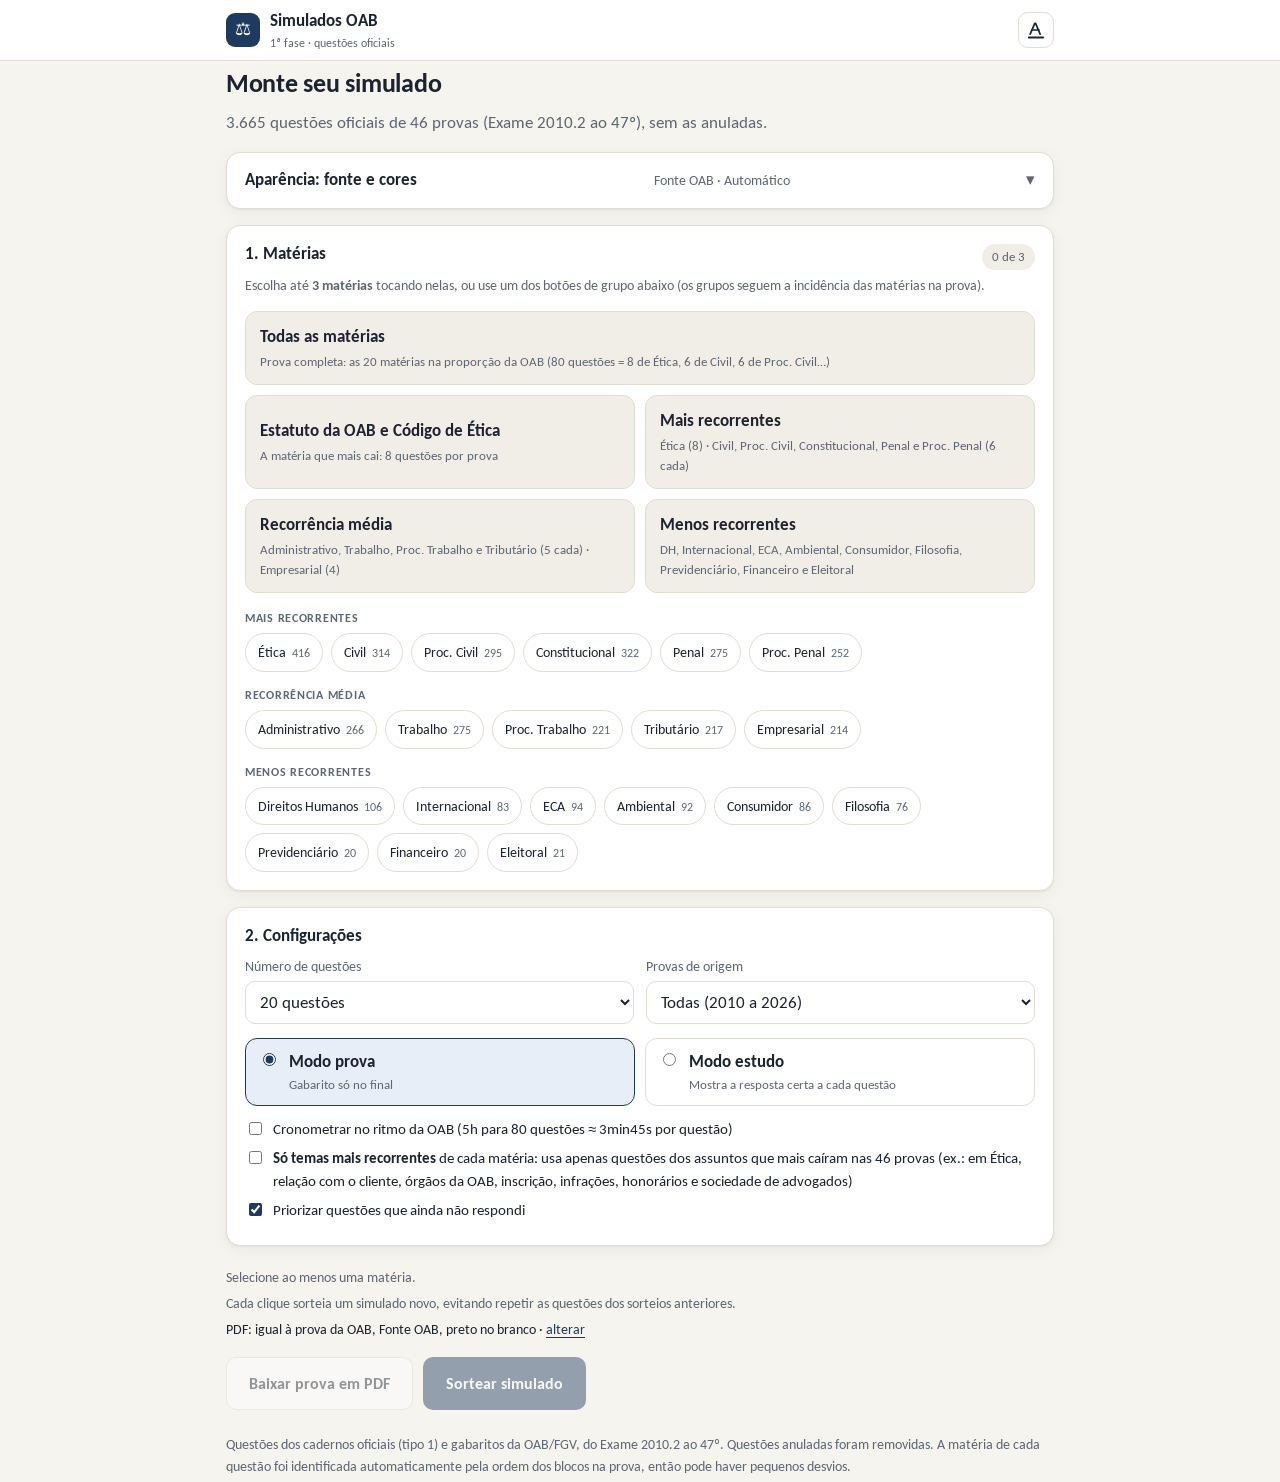
==== commit fba43d63: "PDF igual à prova ou personalizado; menu de formatação no cabeçalho - PDF sempre em preto no branco," ====
--- a/index.html
+++ b/index.html
@@ -26,7 +26,17 @@
     </button>
     <div class="top-actions">
       <span id="timer" class="timer" hidden></span>
-      <button id="themeBtn" class="icon-btn" type="button" aria-label="Alternar tema claro/escuro">◐</button>
+      <div class="fmt">
+        <button id="fmtBtn" class="icon-btn" type="button" aria-haspopup="true" aria-expanded="false" aria-controls="fmtMenu" aria-label="Formatação: fonte e cores" title="Formatação: fonte e cores">
+          <svg viewBox="0 0 24 24" width="20" height="20" aria-hidden="true" fill="none" stroke="currentColor" stroke-width="2" stroke-linecap="round" stroke-linejoin="round"><path d="M5 17 10.5 4h1L17 17"/><path d="M7.4 12h8.2"/><path d="M3.5 21h17" stroke-width="2.6"/></svg>
+        </button>
+        <div id="fmtMenu" class="fmt-menu card" role="dialog" aria-label="Formatação" hidden>
+          <p class="ap-h">Fonte</p>
+          <div class="ap-fonts" role="radiogroup" aria-label="Fonte"></div>
+          <p class="ap-h">Cor de fundo e do texto</p>
+          <div class="ap-colors" role="radiogroup" aria-label="Cores"></div>
+        </div>
+      </div>
     </div>
   </div>
 </header>
@@ -56,12 +66,29 @@
         <div>
           <p class="ap-h">Fonte</p>
           <div class="ap-fonts" id="apFonts" role="radiogroup" aria-label="Fonte"></div>
+          <p class="muted small ap-leg">A <strong>Fonte OAB</strong> é a fonte das provas da OAB (Calibri; em aparelhos sem ela, a Carlito, que tem exatamente as mesmas medidas).</p>
         </div>
         <div>
           <p class="ap-h">Cor de fundo e do texto</p>
           <div class="ap-colors" id="apColors" role="radiogroup" aria-label="Cores"></div>
         </div>
-        <p class="muted small">A escolha fica salva neste navegador. O PDF usa sempre uma fonte padrão, em preto sobre branco.</p>
+        <div id="pdfOpcoes">
+          <p class="ap-h">PDF da prova</p>
+          <p class="muted small ap-leg">O PDF é sempre em preto no branco, na <strong>Fonte OAB</strong>, com o mesmo espaçamento entre linhas da prova. Escolha a diagramação:</p>
+          <div class="toggles">
+            <label class="toggle"><input type="radio" name="pdfModo" value="prova" checked><span><strong>Igual à prova da OAB</strong><small>2 colunas, letra tamanho 9, numeração, fios e alinhamento como no caderno</small></span></label>
+            <label class="toggle"><input type="radio" name="pdfModo" value="personalizado"><span><strong>Personalizado (em colunas)</strong><small>Você escolhe colunas e tamanho da letra; mostra matéria e origem de cada questão</small></span></label>
+          </div>
+          <div class="grid2" id="pdfPers" hidden>
+            <label class="field"><span>Colunas</span>
+              <select id="pdfCols"><option value="1">1 coluna</option><option value="2" selected>2 colunas</option><option value="3">3 colunas</option></select>
+            </label>
+            <label class="field"><span>Tamanho da letra</span>
+              <select id="pdfSize"><option value="9">9 (como na prova)</option><option value="10" selected>10</option><option value="11">11</option><option value="12">12</option></select>
+            </label>
+          </div>
+        </div>
+        <p class="muted small">As escolhas ficam salvas neste navegador. Fonte e cores também podem ser trocadas a qualquer momento pelo ícone de formatação, no alto da tela.</p>
       </div>
     </details>
 
@@ -137,6 +164,7 @@
       <div>
         <p id="planInfo" class="muted small">Selecione ao menos uma matéria.</p>
         <p class="muted small">Cada clique sorteia um simulado novo, evitando repetir as questões dos sorteios anteriores.</p>
+        <p class="small">PDF: <span id="pdfResumo"></span> · <button id="pdfInfo" class="link-btn" type="button">alterar</button></p>
       </div>
       <div class="start-actions">
         <button id="pdfBtn" class="btn ghost big" type="button" disabled>Baixar prova em PDF</button>
--- a/style.css
+++ b/style.css
@@ -293,3 +293,19 @@
   .ap-fonts { grid-template-columns: repeat(2, minmax(0, 1fr)); }
   .ap-colors { grid-template-columns: repeat(2, minmax(0, 1fr)); }
 }
+
+/* v4: menu de formatação no cabeçalho e opções do PDF */
+.fmt { position: relative; }
+#fmtBtn { display: grid; place-items: center; }
+#fmtBtn[aria-expanded="true"] { border-color: var(--sel-line); background: var(--sel); color: var(--brand); }
+.fmt-menu { position: absolute; right: 0; top: calc(100% + 8px); width: min(440px, calc(100vw - 32px)); max-height: calc(100vh - 90px); overflow: auto; z-index: 30; margin: 0; padding: 14px; display: grid; gap: 8px; box-shadow: 0 8px 30px rgba(0, 0, 0, .18); }
+.fmt-menu .ap-h { margin: 4px 0 0; }
+.fmt-menu .ap-fonts { grid-template-columns: repeat(3, minmax(0, 1fr)); }
+.fmt-menu .ap-font .aa { font-size: 1.15rem; }
+.ap-font .nt { display: block; font-size: .72rem; color: var(--brand); font-weight: 600; margin-top: 1px; }
+.ap-leg { margin: 8px 0 0; }
+#pdfOpcoes .toggles { margin: 10px 0 8px; }
+.link-btn { font: inherit; background: none; border: 0; padding: 0; color: var(--brand); text-decoration: underline; text-underline-offset: 3px; cursor: pointer; }
+@media (max-width: 640px) {
+  .fmt-menu .ap-fonts { grid-template-columns: repeat(2, minmax(0, 1fr)); }
+}
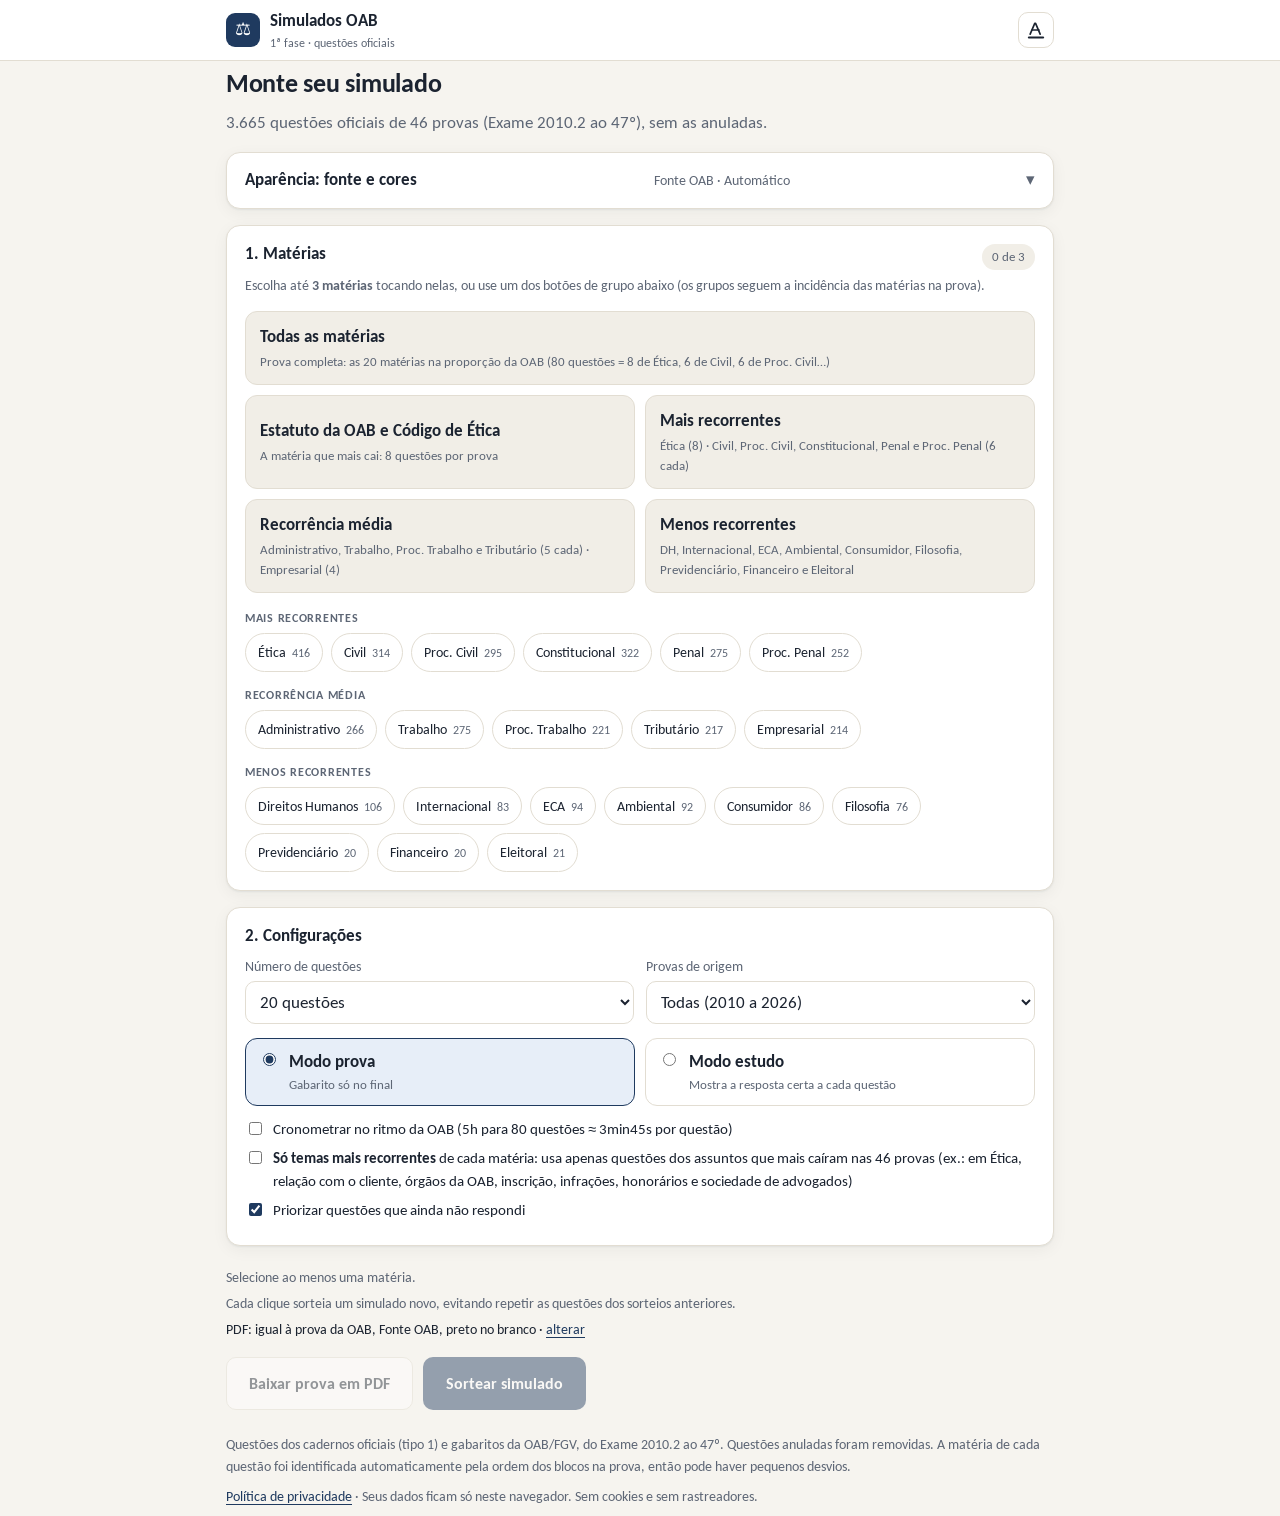
==== commit f7adb547: "Política de privacidade, cabeçalhos de segurança e lista do que é publicado - Política de privacidad" ====
--- a/index.html
+++ b/index.html
@@ -6,15 +6,7 @@
 <title>Simulados OAB</title>
 <meta name="description" content="Simulador da 1ª fase da OAB com questões oficiais de 46 provas, filtradas por matéria.">
 <link rel="icon" href="data:image/svg+xml,%3Csvg xmlns='http://www.w3.org/2000/svg' viewBox='0 0 32 32'%3E%3Crect width='32' height='32' rx='7' fill='%231f3a5f'/%3E%3Cpath d='M16 6v20M9 11h14M9 11l-3 7h6zM23 11l-3 7h6z' stroke='%23f2c14e' stroke-width='2' fill='none' stroke-linejoin='round'/%3E%3C/svg%3E">
-<script>
-  // aplica fonte e cores salvas antes de desenhar a página
-  try {
-    var t = JSON.parse(localStorage.getItem("oab.theme") || "null");
-    var f = JSON.parse(localStorage.getItem("oab.font") || "null");
-    if (t && t !== "auto") document.documentElement.dataset.theme = t;
-    if (f && f !== "oab" && f !== "sistema") document.documentElement.dataset.font = f; // "sistema" saiu: cai na Fonte OAB
-  } catch (e) {}
-</script>
+<script src="tema.js"></script>
 <link rel="stylesheet" href="style.css">
 </head>
 <body>
@@ -180,10 +172,13 @@
       <ul id="history" class="history"></ul>
     </div>
 
-    <p class="foot muted small">
-      Questões dos cadernos oficiais (tipo 1) e gabaritos da OAB/FGV, do Exame 2010.2 ao 47º. Questões anuladas foram removidas.
-      A matéria de cada questão foi identificada automaticamente pela ordem dos blocos na prova, então pode haver pequenos desvios.
-    </p>
+    <footer class="foot muted small">
+      <p>
+        Questões dos cadernos oficiais (tipo 1) e gabaritos da OAB/FGV, do Exame 2010.2 ao 47º. Questões anuladas foram removidas.
+        A matéria de cada questão foi identificada automaticamente pela ordem dos blocos na prova, então pode haver pequenos desvios.
+      </p>
+      <p><a href="privacidade">Política de privacidade</a> · Seus dados ficam só neste navegador. Sem cookies e sem rastreadores.</p>
+    </footer>
   </section>
 
   <!-- PROVA -->
--- a/style.css
+++ b/style.css
@@ -49,20 +49,21 @@
   --radius: 14px;
   color-scheme: light;
 }
-/* "Automático": segue o claro/escuro do sistema */
+/* "Automático": segue o claro/escuro do sistema. O escuro é em escala de cinza (mesma
+   luminosidade dos tons originais); só acerto/erro mantêm verde e vermelho. */
 @media (prefers-color-scheme: dark) {
   :root:not([data-theme]), :root[data-theme="auto"] {
-    --bg: #11151b; --surface: #1a2029; --surface-2: #222a35; --ink: #e8ebf0; --muted: #9aa4b2;
-    --line: #2d3643; --brand: #8fb4e8; --brand-ink: #0e1620; --accent: #e0b64a;
-    --ok: #5cc98d; --ok-bg: #173226; --bad: #f08a80; --bad-bg: #3a1d1b; --warn: #e6b35c;
-    --sel: #1f2d42; --sel-line: #8fb4e8; --shadow: 0 1px 2px rgba(0,0,0,.3); color-scheme: dark;
+    --bg: #151515; --surface: #202020; --surface-2: #292929; --ink: #ebebeb; --muted: #a3a3a3;
+    --line: #353535; --brand: #b2b2b2; --brand-ink: #151515; --accent: #bbbbbb;
+    --ok: #5cc98d; --ok-bg: #173226; --bad: #f08a80; --bad-bg: #3a1d1b; --warn: #bbbbbb;
+    --sel: #2c2c2c; --sel-line: #b2b2b2; --shadow: 0 1px 2px rgba(0,0,0,.3); color-scheme: dark;
   }
 }
 :root[data-theme="dark"] {
-  --bg: #11151b; --surface: #1a2029; --surface-2: #222a35; --ink: #e8ebf0; --muted: #9aa4b2;
-  --line: #2d3643; --brand: #8fb4e8; --brand-ink: #0e1620; --accent: #e0b64a;
-  --ok: #5cc98d; --ok-bg: #173226; --bad: #f08a80; --bad-bg: #3a1d1b; --warn: #e6b35c;
-  --sel: #1f2d42; --sel-line: #8fb4e8; --shadow: 0 1px 2px rgba(0,0,0,.3); color-scheme: dark;
+  --bg: #151515; --surface: #202020; --surface-2: #292929; --ink: #ebebeb; --muted: #a3a3a3;
+  --line: #353535; --brand: #b2b2b2; --brand-ink: #151515; --accent: #bbbbbb;
+  --ok: #5cc98d; --ok-bg: #173226; --bad: #f08a80; --bad-bg: #3a1d1b; --warn: #bbbbbb;
+  --sel: #2c2c2c; --sel-line: #b2b2b2; --shadow: 0 1px 2px rgba(0,0,0,.3); color-scheme: dark;
 }
 :root[data-theme="sepia"] {
   --bg: #f3ead7; --surface: #fbf5e8; --surface-2: #efe3cb; --ink: #3d2f1f; --muted: #6f5b44;
@@ -309,3 +310,20 @@
 @media (max-width: 640px) {
   .fmt-menu .ap-fonts { grid-template-columns: repeat(2, minmax(0, 1fr)); }
 }
+
+/* links (rodapé, política de privacidade, página 404) */
+a { color: var(--brand); text-underline-offset: 3px; }
+a.brand { text-decoration: none; }
+a.btn { display: inline-block; text-decoration: none; }
+.foot p { margin: 0 0 .6em; }
+
+/* páginas de texto: política de privacidade e 404 */
+.doc > * { max-width: 72ch; }
+.doc h1 { margin-bottom: .2em; }
+.doc h2 { font-size: 1.15rem; margin: 1.6em 0 .4em; }
+.doc ul { padding-left: 1.3em; margin: .4em 0; }
+.doc li { margin: .3em 0; }
+.doc .destaque { background: var(--sel); border-left: 4px solid var(--sel-line); border-radius: 0 10px 10px 0; padding: 12px 16px; margin: 16px 0; }
+.doc .destaque h2 { margin-top: 0; }
+.doc .destaque ul { margin: 0; }
+.doc .acoes { margin-top: 12px; }
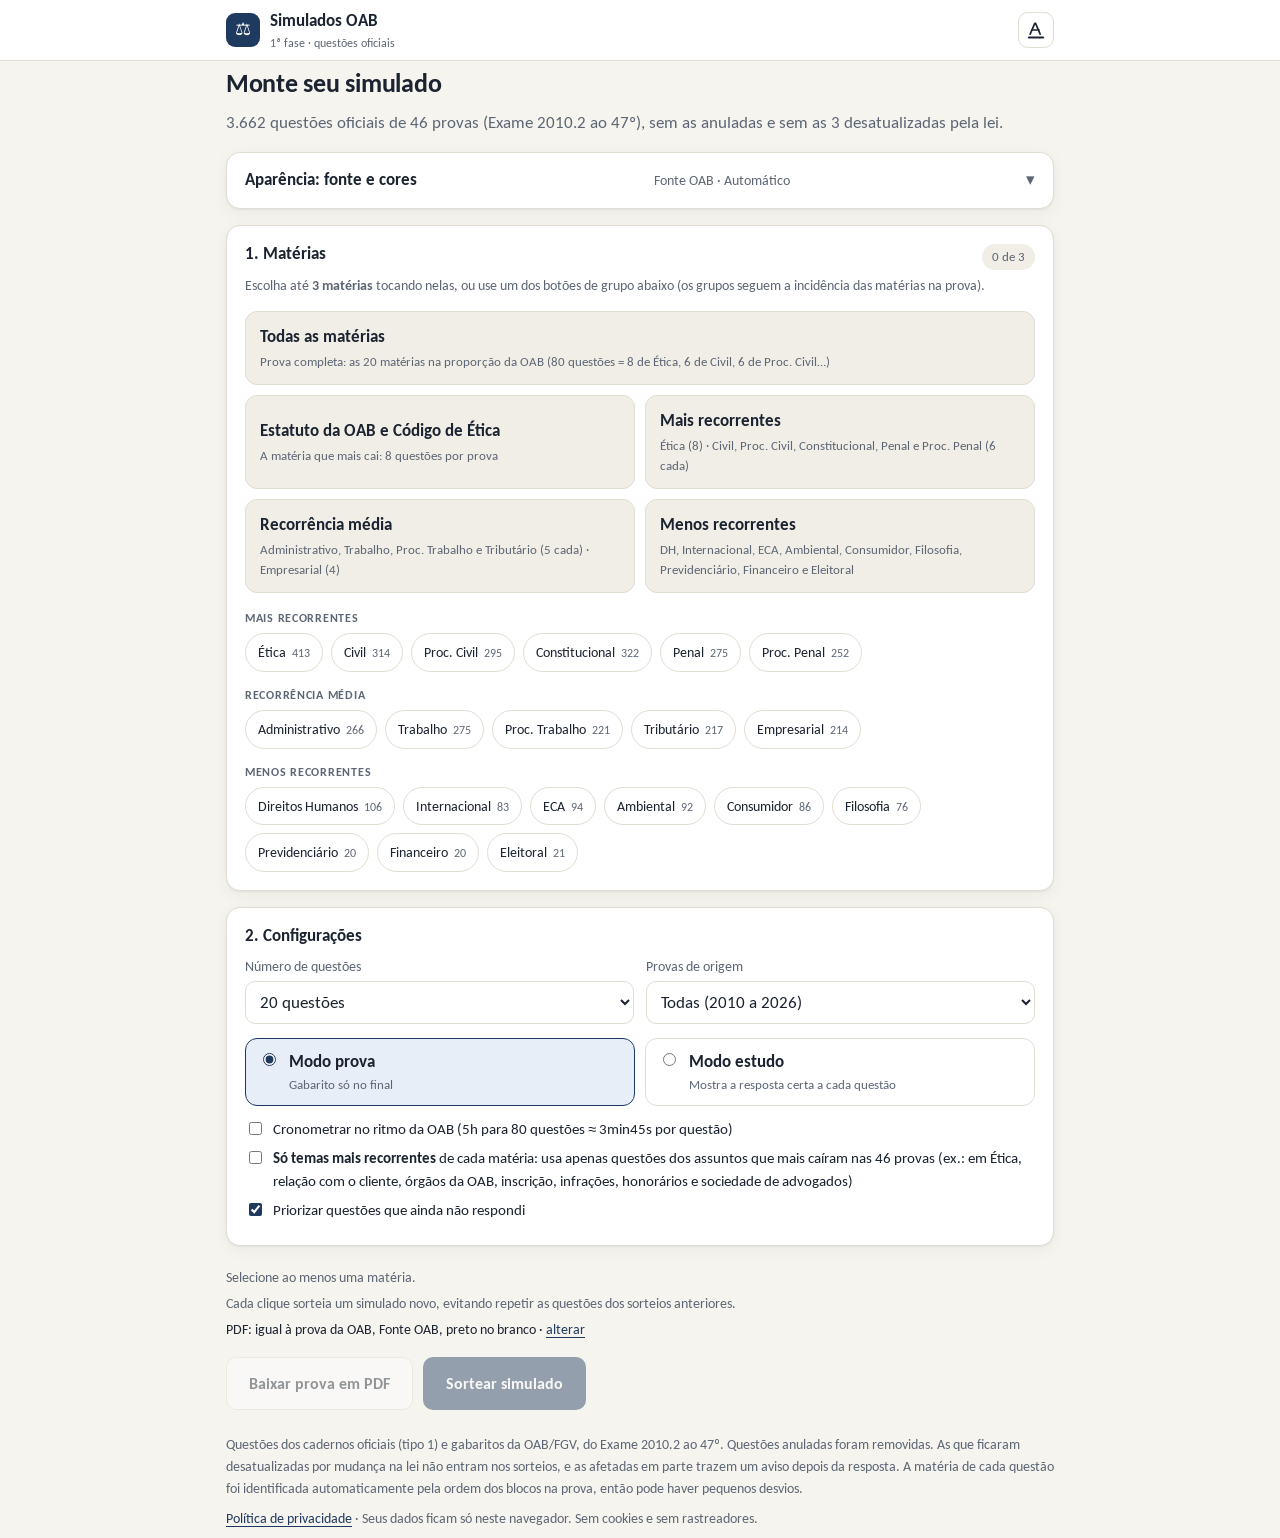
==== commit ae545c63: "VI Exame com o gabarito da prova principal; avisos de mudança na lei" ====
--- a/index.html
+++ b/index.html
@@ -169,12 +169,15 @@
         <h2>Últimos simulados</h2>
         <button id="clearHist" class="btn ghost small" type="button">Limpar</button>
       </div>
+      <p class="muted small">Baixe a correção completa de cada simulado em PDF: todas as questões, com a resposta certa em verde e o seu erro em vermelho.</p>
       <ul id="history" class="history"></ul>
+      <p id="histNote" class="muted small" hidden>Os simulados concluídos antes desta opção existir não guardaram as questões, então não têm correção em PDF.</p>
     </div>
 
     <footer class="foot muted small">
       <p>
         Questões dos cadernos oficiais (tipo 1) e gabaritos da OAB/FGV, do Exame 2010.2 ao 47º. Questões anuladas foram removidas.
+        As que ficaram desatualizadas por mudança na lei não entram nos sorteios, e as afetadas em parte trazem um aviso depois da resposta.
         A matéria de cada questão foi identificada automaticamente pela ordem dos blocos na prova, então pode haver pequenos desvios.
       </p>
       <p><a href="privacidade">Política de privacidade</a> · Seus dados ficam só neste navegador. Sem cookies e sem rastreadores.</p>
@@ -200,6 +203,7 @@
       <div class="qtext" id="qText"></div>
       <div class="alts" id="alts" role="radiogroup" aria-label="Alternativas"></div>
       <div id="feedback" class="feedback" hidden></div>
+      <p id="qNota" class="nota" hidden></p>
     </article>
 
     <div class="quiz-nav">
--- a/style.css
+++ b/style.css
@@ -183,6 +183,9 @@
 .history li { display: flex; justify-content: space-between; gap: 12px; padding: 8px 0; border-top: 1px solid var(--line); font-size: .9rem; }
 .history li:first-child { border-top: 0; }
 .history .sc { font-weight: 700; font-variant-numeric: tabular-nums; }
+.history li { flex-wrap: wrap; align-items: center; }
+.history .hist-r { display: flex; align-items: center; gap: 10px; margin-left: auto; }
+.btn[aria-disabled="true"] { opacity: .6; cursor: progress; }
 .foot { margin-top: 24px; }
 
 /* quiz */
@@ -214,6 +217,8 @@
 .feedback { margin-top: 12px; padding: 10px 12px; border-radius: 10px; font-weight: 600; }
 .feedback.ok { background: var(--ok-bg); color: var(--ok); }
 .feedback.bad { background: var(--bad-bg); color: var(--bad); }
+.nota { margin-top: 10px; padding: 10px 12px; border-left: 3px solid var(--warn); border-radius: 0 10px 10px 0; background: var(--surface-2); font-size: .92rem; }
+.nota strong { color: var(--warn); }
 .quiz-nav { display: grid; grid-template-columns: 1fr auto 1fr; gap: 10px; }
 .quiz-nav #nextBtn { justify-self: end; }
 .quiz-nav #prevBtn { justify-self: start; }
